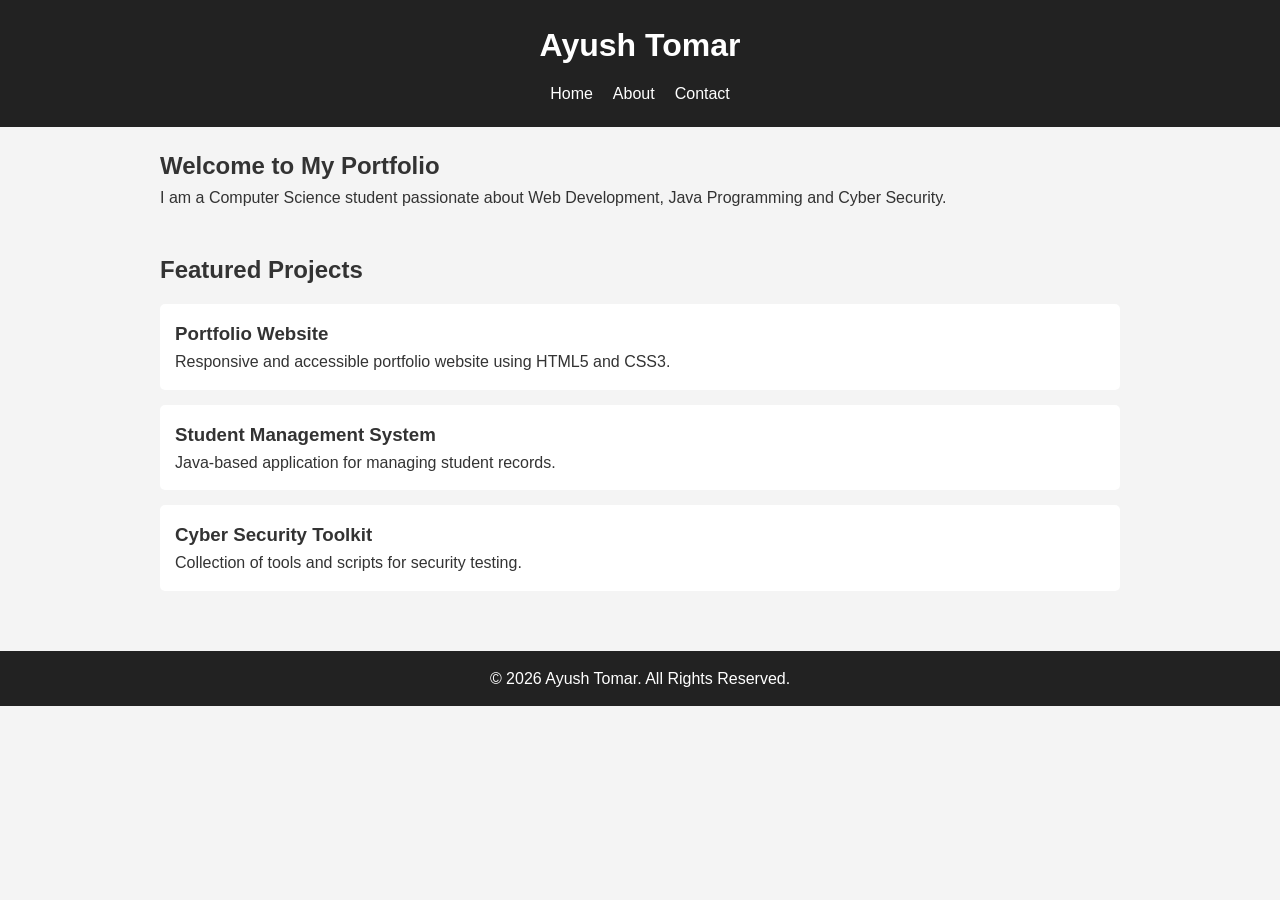
==== index.html @ ce84ff38 "Add files via upload" ====
<!DOCTYPE html>
<html lang="en">

<head>
    <meta charset="UTF-8">
    <meta name="viewport" content="width=device-width, initial-scale=1.0">

    <title>Ayush Tomar | Portfolio</title>
    <meta name="description"
        content="Portfolio website of Ayush Tomar showcasing skills, projects and achievements.">
    <meta name="keywords"
        content="Portfolio, Web Developer, HTML5, CSS3, JavaScript, Cyber Security">
    <meta name="author" content="Ayush Tomar">
    <meta property="og:title" content="Ayush Tomar Portfolio">
    <meta property="og:description"
        content="Explore projects and skills of Ayush Tomar.">
    <meta property="og:type" content="website">
    <link rel="stylesheet" href="style.css">
</head>

<body>

    <a href="#main-content" class="skip-link">
        Skip to Main Content
    </a>
    <header role="banner">
        <h1>Ayush Tomar</h1>
        <nav aria-label="Primary Navigation">
            <ul>
                <li><a href="index.html" aria-current="page">Home</a></li>
                <li><a href="about.html">About</a></li>
                <li><a href="contact.html">Contact</a></li>
            </ul>
        </nav>
    </header>

    <main id="main-content" role="main">

        <section aria-labelledby="hero-heading">
            <h2 id="hero-heading">Welcome to My Portfolio</h2>
            <p>
                I am a Computer Science student passionate about
                Web Development, Java Programming and Cyber Security.
            </p>

        </section>

        <section aria-labelledby="projects-heading">
            <h2 id="projects-heading">Featured Projects</h2>
            <article>
                <h3>Portfolio Website</h3>
                <p>
                    Responsive and accessible portfolio website using
                    HTML5 and CSS3.
                </p>

            </article>
            <article>
                <h3>Student Management System</h3>
                <p>
                    Java-based application for managing student records.
                </p>

            </article>

            <article>
                <h3>Cyber Security Toolkit</h3>
                <p>
                    Collection of tools and scripts for security testing.
                </p>
            </article>
        </section>
    </main>

    <footer role="contentinfo">
        <p>© 2026 Ayush Tomar. All Rights Reserved.</p>
    </footer>
</body>
</html>
---- style.css ----
/* General Styling */

* {
    margin: 0;
    padding: 0;
    box-sizing: border-box;
}

body {
    font-family: Arial, sans-serif;
    line-height: 1.6;
    background-color: #f4f4f4;
    color: #333;
}

/* Skip Link */

.skip-link {
    position: absolute;
    left: -9999px;
    top: 0;
}

.skip-link:focus {
    left: 10px;
    top: 10px;
    background: white;
    padding: 10px;
    border: 2px solid black;
    z-index: 1000;
}

/* Header */

header {
    background: #222;
    color: white;
    padding: 20px;
}

header h1 {
    text-align: center;
    margin-bottom: 10px;
}

nav ul {
    list-style: none;
    display: flex;
    justify-content: center;
    gap: 20px;
}

nav a {
    color: white;
    text-decoration: none;
}

nav a:hover,
nav a:focus {
    text-decoration: underline;
}

/* Main */

main {
    max-width: 1000px;
    margin: auto;
    padding: 20px;
}

section {
    margin-bottom: 40px;
}

article {
    background: white;
    padding: 15px;
    margin-top: 15px;
    border-radius: 5px;
}

/* Form */

form {
    background: white;
    padding: 20px;
    border-radius: 5px;
}

form div {
    margin-bottom: 15px;
}

label {
    display: block;
    margin-bottom: 5px;
}

input,
textarea {
    width: 100%;
    padding: 10px;
}

button {
    background: #222;
    color: white;
    border: none;
    padding: 10px 20px;
    cursor: pointer;
}

button:hover,
button:focus {
    opacity: 0.9;
}

/* Focus Visibility */

a:focus,
button:focus,
input:focus,
textarea:focus {
    outline: 3px solid blue;
    outline-offset: 2px;
}

/* Footer */

footer {
    background: #222;
    color: white;
    text-align: center;
    padding: 15px;
}

footer ul {
    list-style: none;
    margin-top: 10px;
}

footer li {
    display: inline;
    margin: 0 10px;
}

footer a {
    color: white;
}
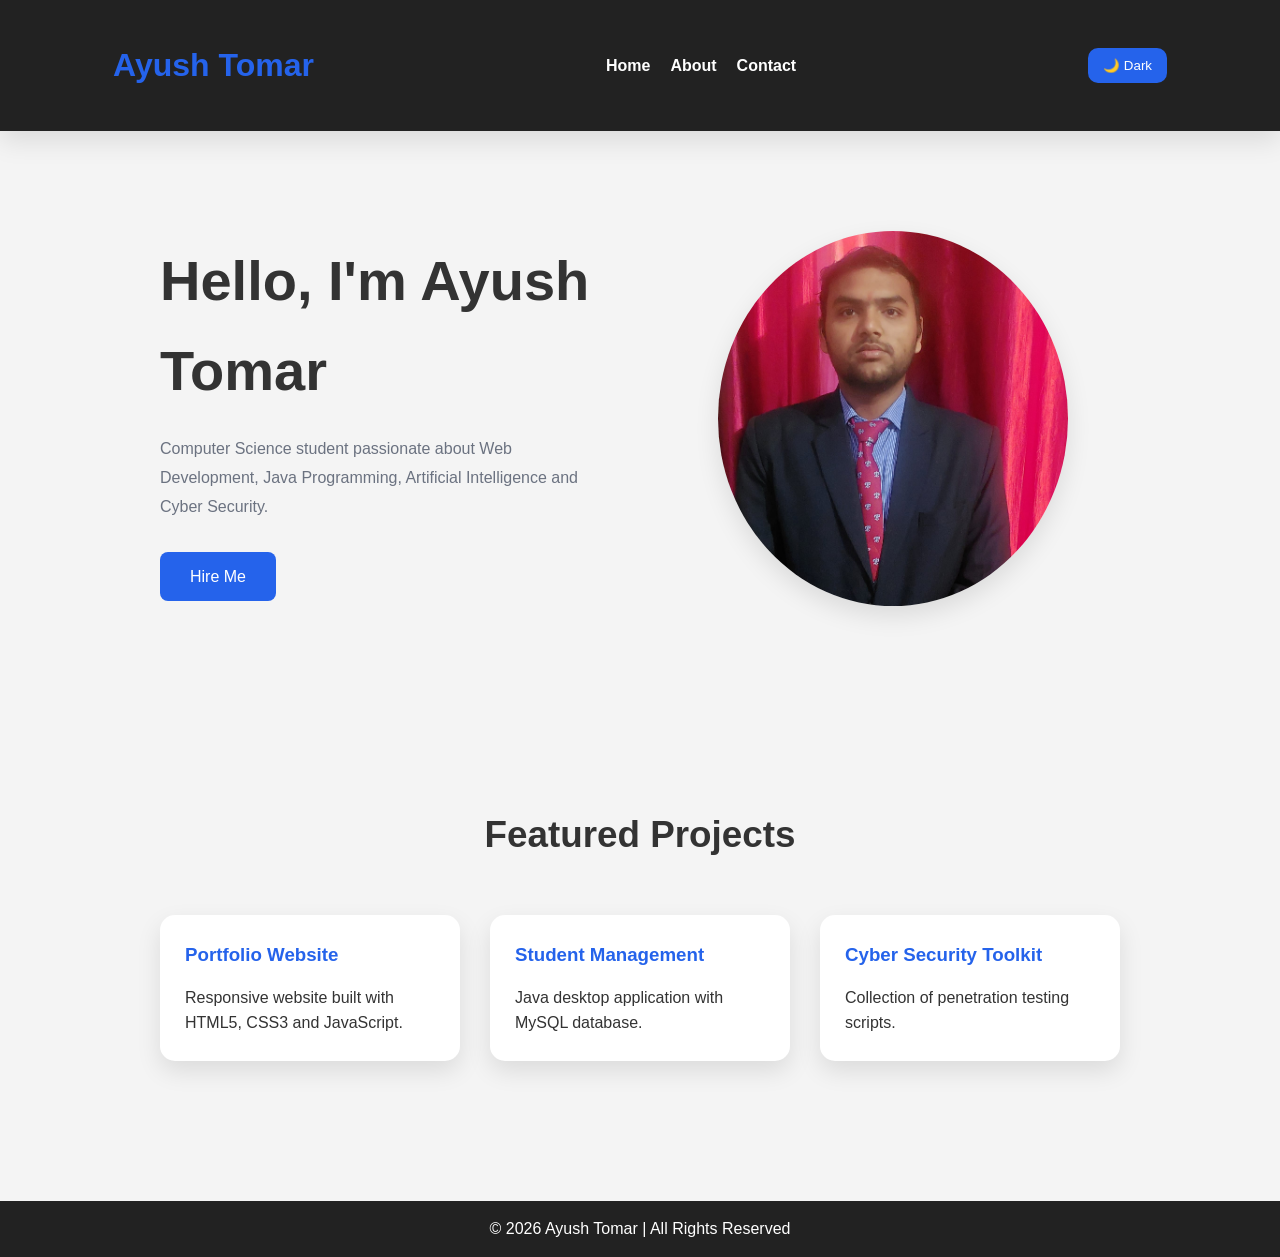
==== commit 50f781ce: "Initial commit" ====
--- a/index.html
+++ b/index.html
@@ -1,79 +1,128 @@
-<!DOCTYPE html>
-<html lang="en">
-
-<head>
-    <meta charset="UTF-8">
-    <meta name="viewport" content="width=device-width, initial-scale=1.0">
-
-    <title>Ayush Tomar | Portfolio</title>
-    <meta name="description"
-        content="Portfolio website of Ayush Tomar showcasing skills, projects and achievements.">
-    <meta name="keywords"
-        content="Portfolio, Web Developer, HTML5, CSS3, JavaScript, Cyber Security">
-    <meta name="author" content="Ayush Tomar">
-    <meta property="og:title" content="Ayush Tomar Portfolio">
-    <meta property="og:description"
-        content="Explore projects and skills of Ayush Tomar.">
-    <meta property="og:type" content="website">
-    <link rel="stylesheet" href="style.css">
-</head>
-
-<body>
-
-    <a href="#main-content" class="skip-link">
-        Skip to Main Content
-    </a>
-    <header role="banner">
-        <h1>Ayush Tomar</h1>
-        <nav aria-label="Primary Navigation">
-            <ul>
-                <li><a href="index.html" aria-current="page">Home</a></li>
-                <li><a href="about.html">About</a></li>
-                <li><a href="contact.html">Contact</a></li>
-            </ul>
-        </nav>
-    </header>
-
-    <main id="main-content" role="main">
-
-        <section aria-labelledby="hero-heading">
-            <h2 id="hero-heading">Welcome to My Portfolio</h2>
-            <p>
-                I am a Computer Science student passionate about
-                Web Development, Java Programming and Cyber Security.
-            </p>
-
-        </section>
-
-        <section aria-labelledby="projects-heading">
-            <h2 id="projects-heading">Featured Projects</h2>
-            <article>
-                <h3>Portfolio Website</h3>
-                <p>
-                    Responsive and accessible portfolio website using
-                    HTML5 and CSS3.
-                </p>
-
-            </article>
-            <article>
-                <h3>Student Management System</h3>
-                <p>
-                    Java-based application for managing student records.
-                </p>
-
-            </article>
-
-            <article>
-                <h3>Cyber Security Toolkit</h3>
-                <p>
-                    Collection of tools and scripts for security testing.
-                </p>
-            </article>
-        </section>
-    </main>
-
-    <footer role="contentinfo">
-        <p>© 2026 Ayush Tomar. All Rights Reserved.</p>
-    </footer>
-</body>
+<!DOCTYPE html>
+<html lang="en">
+
+<head>
+    <meta charset="UTF-8">
+    <meta name="viewport" content="width=device-width, initial-scale=1.0">
+
+    <title>Ayush Tomar | Portfolio</title>
+    <meta name="description"
+        content="Portfolio website of Ayush Tomar showcasing skills, projects and achievements.">
+    <meta name="keywords"
+        content="Portfolio, Web Developer, HTML5, CSS3, JavaScript, Cyber Security">
+    <meta name="author" content="Ayush Tomar">
+    <meta property="og:title" content="Ayush Tomar Portfolio">
+    <meta property="og:description"
+        content="Explore projects and skills of Ayush Tomar.">
+    <meta property="og:type" content="website">
+    <link rel="stylesheet" href="style.css">
+</head>
+
+<body>
+
+    <header>
+
+<div class="container header-container">
+
+<h2 class="logo">Ayush Tomar</h2>
+
+<nav>
+
+<ul>
+
+<li><a href="index.html">Home</a></li>
+
+<li><a href="about.html">About</a></li>
+
+<li><a href="contact.html">Contact</a></li>
+
+</ul>
+
+</nav>
+
+<button class="theme-btn">
+🌙 Dark
+</button>
+
+</div>
+
+</header>
+
+<main class="container">
+
+<section class="hero">
+
+<div class="hero-content">
+
+<h1>Hello, I'm Ayush Tomar</h1>
+
+<p>
+Computer Science student passionate about
+Web Development, Java Programming,
+Artificial Intelligence and Cyber Security.
+</p>
+
+<a href="contact.html" class="btn">
+Hire Me
+</a>
+
+</div>
+
+<img src="profile.jpeg"
+alt="Ayush Tomar">
+
+</section>
+
+<section class="projects">
+
+<h2 class="section-title">
+Featured Projects
+</h2>
+
+<div class="project-grid">
+
+<div class="card">
+
+<h3>Portfolio Website</h3>
+
+<p>
+Responsive website built with HTML5, CSS3 and JavaScript.
+</p>
+
+</div>
+
+<div class="card">
+
+<h3>Student Management</h3>
+
+<p>
+Java desktop application with MySQL database.
+</p>
+
+</div>
+
+<div class="card">
+
+<h3>Cyber Security Toolkit</h3>
+
+<p>
+Collection of penetration testing scripts.
+</p>
+
+</div>
+
+</div>
+
+</section>
+
+</main>
+
+<footer>
+
+<p>© 2026 Ayush Tomar | All Rights Reserved</p>
+
+</footer>
+
+<script src="script.js"></script>
+</body>
 </html>
--- a/style.css
+++ b/style.css
@@ -1,149 +1,617 @@
-/* General Styling */
-
-* {
-    margin: 0;
-    padding: 0;
-    box-sizing: border-box;
-}
-
-body {
-    font-family: Arial, sans-serif;
-    line-height: 1.6;
-    background-color: #f4f4f4;
-    color: #333;
-}
-
-/* Skip Link */
-
-.skip-link {
-    position: absolute;
-    left: -9999px;
-    top: 0;
-}
-
-.skip-link:focus {
-    left: 10px;
-    top: 10px;
-    background: white;
-    padding: 10px;
-    border: 2px solid black;
-    z-index: 1000;
-}
-
-/* Header */
-
-header {
-    background: #222;
-    color: white;
-    padding: 20px;
-}
-
-header h1 {
-    text-align: center;
-    margin-bottom: 10px;
-}
-
-nav ul {
-    list-style: none;
-    display: flex;
-    justify-content: center;
-    gap: 20px;
-}
-
-nav a {
-    color: white;
-    text-decoration: none;
-}
-
-nav a:hover,
-nav a:focus {
-    text-decoration: underline;
-}
-
-/* Main */
-
-main {
-    max-width: 1000px;
-    margin: auto;
-    padding: 20px;
-}
-
-section {
-    margin-bottom: 40px;
-}
-
-article {
-    background: white;
-    padding: 15px;
-    margin-top: 15px;
-    border-radius: 5px;
-}
-
-/* Form */
-
-form {
-    background: white;
-    padding: 20px;
-    border-radius: 5px;
-}
-
-form div {
-    margin-bottom: 15px;
-}
-
-label {
-    display: block;
-    margin-bottom: 5px;
-}
-
-input,
-textarea {
-    width: 100%;
-    padding: 10px;
-}
-
-button {
-    background: #222;
-    color: white;
-    border: none;
-    padding: 10px 20px;
-    cursor: pointer;
-}
-
-button:hover,
-button:focus {
-    opacity: 0.9;
-}
-
-/* Focus Visibility */
-
-a:focus,
-button:focus,
-input:focus,
-textarea:focus {
-    outline: 3px solid blue;
-    outline-offset: 2px;
-}
-
-/* Footer */
-
-footer {
-    background: #222;
-    color: white;
-    text-align: center;
-    padding: 15px;
-}
-
-footer ul {
-    list-style: none;
-    margin-top: 10px;
-}
-
-footer li {
-    display: inline;
-    margin: 0 10px;
-}
-
-footer a {
-    color: white;
+/* ===============================
+   CSS VARIABLES (Light Theme)
+================================ */
+
+:root{
+
+    --primary:#2563eb;
+    --secondary:#1e293b;
+
+    --background:#f5f7fa;
+    --surface:#ffffff;
+
+    --text:#1f2937;
+    --text-light:#6b7280;
+
+    --shadow:0 10px 25px rgba(0,0,0,.1);
+
+    --radius:15px;
+
+    --transition:.3s ease;
+
+}
+
+/* ===============================
+   DARK THEME
+================================ */
+
+body.dark{
+
+    --background:#0f172a;
+    --surface:#1e293b;
+
+    --text:#f8fafc;
+    --text-light:#cbd5e1;
+
+    --primary:#60a5fa;
+}
+
+/* ===============================
+   RESET
+================================ */
+
+*{
+    margin:0;
+    padding:0;
+    box-sizing:border-box;
+}
+
+html{
+
+    scroll-behavior:smooth;
+
+}
+
+body{
+
+    font-family:'Segoe UI',sans-serif;
+
+    background:var(--background);
+
+    color:var(--text);
+
+    transition:var(--transition);
+
+}
+
+/* ===============================
+   CONTAINER
+================================ */
+
+.container{
+
+    width:min(90%,1200px);
+
+    margin:auto;
+
+}
+
+/* ===============================
+   HEADER
+================================ */
+
+header{
+
+    background:var(--surface);
+
+    box-shadow:var(--shadow);
+
+    position:sticky;
+
+    top:0;
+
+    z-index:999;
+
+}
+
+.header-container{
+
+    display:flex;
+
+    justify-content:space-between;
+
+    align-items:center;
+
+    padding:20px 0;
+
+}
+
+.logo{
+
+    font-size:2rem;
+
+    font-weight:bold;
+
+    color:var(--primary);
+
+}
+
+nav ul{
+
+    display:flex;
+
+    list-style:none;
+
+    gap:30px;
+
+}
+
+nav a{
+
+    text-decoration:none;
+
+    color:var(--text);
+
+    font-weight:600;
+
+}
+
+nav a:hover{
+
+    color:var(--primary);
+
+}
+
+.theme-btn{
+
+    border:none;
+
+    background:var(--primary);
+
+    color:white;
+
+    padding:10px 15px;
+
+    border-radius:10px;
+
+    cursor:pointer;
+
+}
+
+/* ===============================
+   HERO SECTION
+================================ */
+
+.hero{
+
+    display:grid;
+
+    grid-template-columns:repeat(auto-fit,minmax(320px,1fr));
+
+    gap:50px;
+
+    align-items:center;
+
+    padding:80px 0;
+
+}
+
+.hero img{
+
+    width:100%;
+
+    border-radius:50%;
+
+    max-width:350px;
+
+    justify-self:center;
+
+    box-shadow:var(--shadow);
+
+}
+
+.hero-content h1{
+
+    font-size:3rem;
+
+    margin-bottom:20px;
+
+}
+
+.hero-content p{
+
+    color:var(--text-light);
+
+    margin-bottom:30px;
+
+    line-height:1.8;
+
+}
+
+.btn{
+
+    display:inline-block;
+
+    background:var(--primary);
+
+    color:white;
+
+    padding:12px 30px;
+
+    text-decoration:none;
+
+    border-radius:8px;
+
+}
+
+/* ===============================
+   PROJECT SECTION
+================================ */
+
+.projects{
+
+    padding:80px 0;
+
+}
+
+.section-title{
+
+    text-align:center;
+
+    margin-bottom:50px;
+
+    font-size:2.3rem;
+
+}
+
+.project-grid{
+
+    display:grid;
+
+    grid-template-columns:repeat(auto-fit,minmax(280px,1fr));
+
+    gap:30px;
+
+}
+
+.card{
+
+    background:var(--surface);
+
+    padding:25px;
+
+    border-radius:var(--radius);
+
+    box-shadow:var(--shadow);
+
+    transition:.4s;
+
+}
+
+.card:hover{
+
+    transform:translateY(-10px);
+
+}
+
+.card h3{
+
+    color:var(--primary);
+
+    margin-bottom:15px;
+
+}
+
+/* ===============================
+   SKILLS
+================================ */
+
+.skills{
+
+    padding:70px 0;
+
+}
+
+.skill-grid{
+
+    display:grid;
+
+    grid-template-columns:repeat(auto-fit,minmax(180px,1fr));
+
+    gap:20px;
+
+}
+
+.skill{
+
+    background:var(--surface);
+
+    padding:20px;
+
+    text-align:center;
+
+    border-radius:10px;
+
+    box-shadow:var(--shadow);
+
+}
+
+/* ===============================
+   CONTACT FORM
+================================ */
+
+.contact{
+
+    padding:80px 0;
+
+}
+
+form{
+
+    display:flex;
+
+    flex-direction:column;
+
+    gap:20px;
+
+    background:var(--surface);
+
+    padding:40px;
+
+    border-radius:15px;
+
+    box-shadow:var(--shadow);
+
+}
+
+input,
+
+textarea{
+
+    padding:15px;
+
+    border:1px solid #ddd;
+
+    border-radius:8px;
+
+    font-size:1rem;
+
+}
+
+textarea{
+
+    resize:vertical;
+
+}
+
+button{
+
+    padding:15px;
+
+    border:none;
+
+    background:var(--primary);
+
+    color:white;
+
+    border-radius:8px;
+
+    cursor:pointer;
+
+}
+
+/* ===============================
+   FOOTER
+================================ */
+
+footer{
+
+    background:var(--secondary);
+
+    color:white;
+
+    text-align:center;
+
+    padding:30px;
+
+}
+
+/* ===============================
+   ACCESSIBILITY
+================================ */
+
+a:focus,
+
+button:focus,
+
+input:focus,
+
+textarea:focus{
+
+    outline:3px solid orange;
+
+    outline-offset:3px;
+
+}
+
+/* ===============================
+   MOBILE FIRST
+================================ */
+
+@media(min-width:768px){
+
+.hero-content h1{
+
+font-size:3.5rem;
+
+}
+
+}
+
+@media(min-width:1024px){
+
+.container{
+
+width:85%;
+
+}
+
+}
+
+@media(min-width:1440px){
+
+.hero{
+
+gap:80px;
+
+}
+
+.project-grid{
+
+grid-template-columns:repeat(3,1fr);
+
+}
+
+}
+.hero-image{
+    display:flex;
+    justify-content:center;
+    align-items:center;
+}
+
+.hero-image img{
+    width:300px;
+    height:300px;
+    border-radius:50%;
+    object-fit:cover;
+    box-shadow:0 10px 20px rgba(0,0,0,0.2);
+}
+/* General Styling */
+
+* {
+    margin: 0;
+    padding: 0;
+    box-sizing: border-box;
+}
+
+body {
+    font-family: Arial, sans-serif;
+    line-height: 1.6;
+    background-color: #f4f4f4;
+    color: #333;
+}
+
+/* Skip Link */
+
+.skip-link {
+    position: absolute;
+    left: -9999px;
+    top: 0;
+}
+
+.skip-link:focus {
+    left: 10px;
+    top: 10px;
+    background: white;
+    padding: 10px;
+    border: 2px solid black;
+    z-index: 1000;
+}
+
+/* Header */
+
+header {
+    background: #222;
+    color: white;
+    padding: 20px;
+}
+
+header h1 {
+    text-align: center;
+    margin-bottom: 10px;
+}
+
+nav ul {
+    list-style: none;
+    display: flex;
+    justify-content: center;
+    gap: 20px;
+}
+
+nav a {
+    color: white;
+    text-decoration: none;
+}
+
+nav a:hover,
+nav a:focus {
+    text-decoration: underline;
+}
+
+/* Main */
+
+main {
+    max-width: 1000px;
+    margin: auto;
+    padding: 20px;
+}
+
+section {
+    margin-bottom: 40px;
+}
+
+article {
+    background: white;
+    padding: 15px;
+    margin-top: 15px;
+    border-radius: 5px;
+}
+
+/* Form */
+
+form {
+    background: white;
+    padding: 20px;
+    border-radius: 5px;
+}
+
+form div {
+    margin-bottom: 15px;
+}
+
+label {
+    display: block;
+    margin-bottom: 5px;
+}
+
+input,
+textarea {
+    width: 100%;
+    padding: 10px;
+}
+
+button {
+    background: #222;
+    color: white;
+    border: none;
+    padding: 10px 20px;
+    cursor: pointer;
+}
+
+button:hover,
+button:focus {
+    opacity: 0.9;
+}
+
+/* Focus Visibility */
+
+a:focus,
+button:focus,
+input:focus,
+textarea:focus {
+    outline: 3px solid blue;
+    outline-offset: 2px;
+}
+
+/* Footer */
+
+footer {
+    background: #222;
+    color: white;
+    text-align: center;
+    padding: 15px;
+}
+
+footer ul {
+    list-style: none;
+    margin-top: 10px;
+}
+
+footer li {
+    display: inline;
+    margin: 0 10px;
+}
+
+footer a {
+    color: white;
 }
